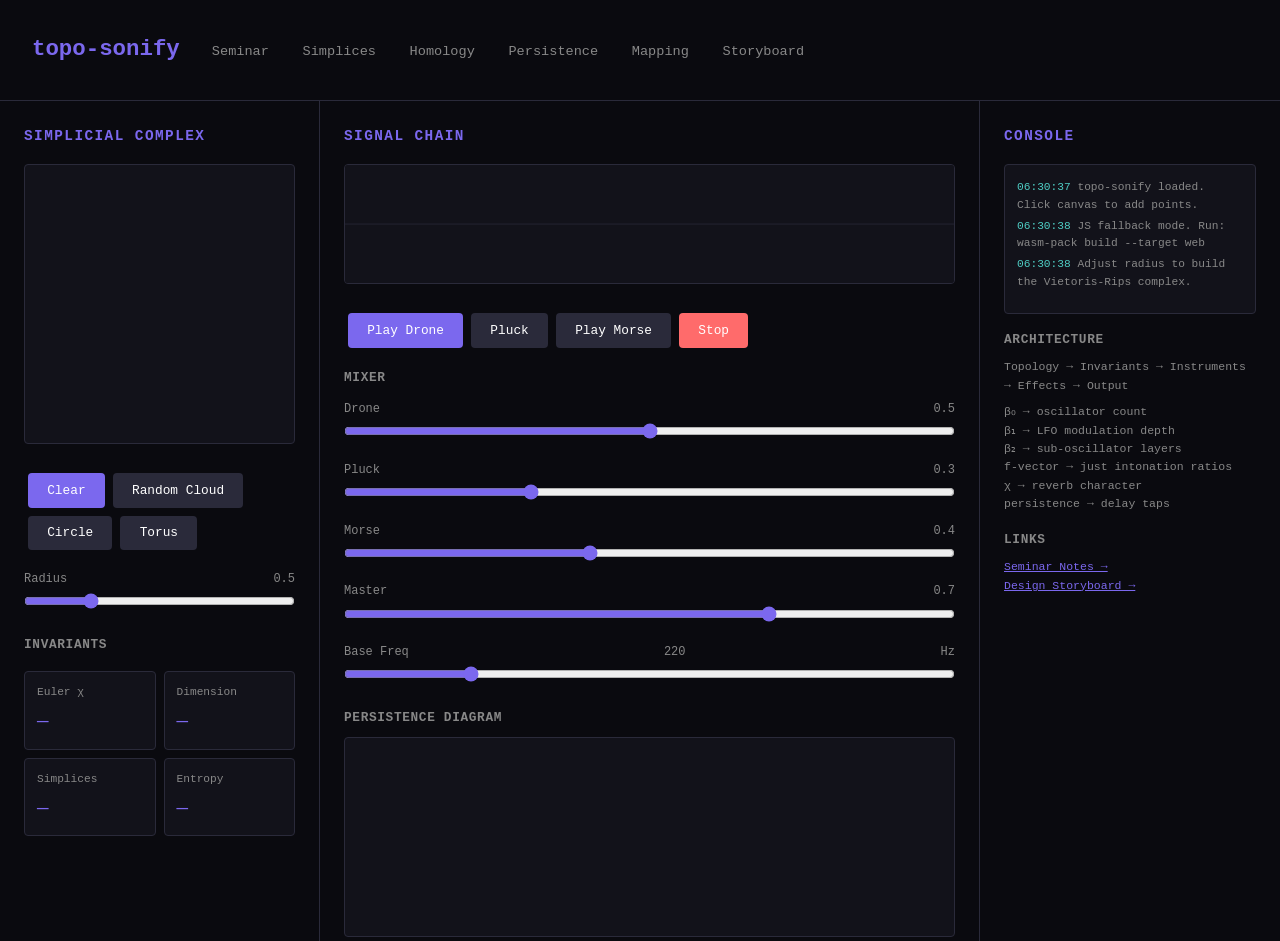
==== web/index.html @ a1765710 "Initial commit: topology-first sonification engine" ====
<!DOCTYPE html>
<html lang="en">
<head>
<meta charset="utf-8">
<meta name="viewport" content="width=device-width, initial-scale=1">
<title>topo-sonify — Topology-First Sonification</title>
<style>
:root {
  --bg: #0a0a0f;
  --surface: #12121a;
  --border: #2a2a3a;
  --text: #e0e0e8;
  --dim: #888;
  --accent: #7b68ee;
  --accent2: #ff6b6b;
  --accent3: #4ecdc4;
  --mono: 'SF Mono', 'Cascadia Code', 'Fira Code', monospace;
}
* { margin: 0; padding: 0; box-sizing: border-box; }
body {
  font-family: var(--mono);
  background: var(--bg);
  color: var(--text);
  line-height: 1.6;
  overflow-x: hidden;
}
header {
  padding: 2rem;
  border-bottom: 1px solid var(--border);
  display: flex;
  align-items: baseline;
  gap: 2rem;
}
header h1 { font-size: 1.4rem; font-weight: 600; color: var(--accent); }
header nav a {
  color: var(--dim);
  text-decoration: none;
  font-size: 0.85rem;
  margin-right: 1.5rem;
}
header nav a:hover { color: var(--accent); }
.container {
  display: grid;
  grid-template-columns: 320px 1fr 300px;
  height: calc(100vh - 60px);
}
.panel {
  border-right: 1px solid var(--border);
  padding: 1.5rem;
  overflow-y: auto;
}
.panel:last-child { border-right: none; }
.panel h2 {
  font-size: 0.9rem;
  color: var(--accent);
  margin-bottom: 1rem;
  text-transform: uppercase;
  letter-spacing: 0.1em;
}
.panel h3 {
  font-size: 0.8rem;
  color: var(--dim);
  margin: 1rem 0 0.5rem;
  text-transform: uppercase;
  letter-spacing: 0.05em;
}
canvas#complex-canvas {
  width: 100%;
  height: 280px;
  background: var(--surface);
  border: 1px solid var(--border);
  border-radius: 4px;
  cursor: crosshair;
}
canvas#waveform-canvas {
  width: 100%;
  height: 120px;
  background: var(--surface);
  border: 1px solid var(--border);
  border-radius: 4px;
}
canvas#persistence-canvas {
  width: 100%;
  height: 200px;
  background: var(--surface);
  border: 1px solid var(--border);
  border-radius: 4px;
}
.stat-grid {
  display: grid;
  grid-template-columns: 1fr 1fr;
  gap: 0.5rem;
  margin: 1rem 0;
}
.stat {
  background: var(--surface);
  border: 1px solid var(--border);
  padding: 0.75rem;
  border-radius: 4px;
}
.stat .label { font-size: 0.7rem; color: var(--dim); }
.stat .value { font-size: 1.2rem; color: var(--accent); margin-top: 0.25rem; }
.slider-group { margin: 0.75rem 0; }
.slider-group label {
  font-size: 0.75rem;
  color: var(--dim);
  display: flex;
  justify-content: space-between;
}
input[type="range"] {
  width: 100%;
  margin: 0.25rem 0;
  accent-color: var(--accent);
}
button {
  background: var(--accent);
  color: white;
  border: none;
  padding: 0.6rem 1.2rem;
  border-radius: 4px;
  font-family: var(--mono);
  font-size: 0.8rem;
  cursor: pointer;
  margin: 0.25rem;
}
button:hover { opacity: 0.85; }
button.secondary { background: var(--border); }
button.danger { background: var(--accent2); }
.button-row { margin: 1rem 0; display: flex; flex-wrap: wrap; }
#log {
  font-size: 0.7rem;
  color: var(--dim);
  background: var(--surface);
  border: 1px solid var(--border);
  border-radius: 4px;
  padding: 0.75rem;
  height: 150px;
  overflow-y: auto;
  margin-top: 1rem;
}
#log .entry { margin: 0.15rem 0; }
#log .entry .time { color: var(--accent3); }
.badge {
  display: inline-block;
  background: var(--border);
  color: var(--accent);
  padding: 0.15rem 0.5rem;
  border-radius: 2px;
  font-size: 0.7rem;
  margin: 0.1rem;
}
</style>
</head>
<body>

<header>
  <h1>topo-sonify</h1>
  <nav>
    <a href="../docs/index.html">Seminar</a>
    <a href="../docs/01-simplicial-complexes.html">Simplices</a>
    <a href="../docs/02-homology.html">Homology</a>
    <a href="../docs/03-persistent-homology.html">Persistence</a>
    <a href="../docs/04-sonification-mapping.html">Mapping</a>
    <a href="../docs/05-storyboard.html">Storyboard</a>
  </nav>
</header>

<div class="container">
  <!-- Left: Point Cloud / Complex Editor -->
  <div class="panel">
    <h2>Simplicial Complex</h2>
    <canvas id="complex-canvas" width="600" height="560"></canvas>
    <div class="button-row">
      <button id="btn-clear">Clear</button>
      <button id="btn-random" class="secondary">Random Cloud</button>
      <button id="btn-circle" class="secondary">Circle</button>
      <button id="btn-torus" class="secondary">Torus</button>
    </div>
    <div class="slider-group">
      <label>Radius <span id="radius-val">0.5</span></label>
      <input type="range" id="radius" min="0.05" max="2.0" step="0.01" value="0.5">
    </div>
    <h3>Invariants</h3>
    <div class="stat-grid">
      <div class="stat"><div class="label">Euler χ</div><div class="value" id="chi">—</div></div>
      <div class="stat"><div class="label">Dimension</div><div class="value" id="dim">—</div></div>
      <div class="stat"><div class="label">Simplices</div><div class="value" id="nsimplices">—</div></div>
      <div class="stat"><div class="label">Entropy</div><div class="value" id="entropy">—</div></div>
    </div>
    <div id="betti-display"></div>
    <div id="fvec-display"></div>
  </div>

  <!-- Center: Waveform / Audio -->
  <div class="panel">
    <h2>Signal Chain</h2>
    <canvas id="waveform-canvas" width="1200" height="240"></canvas>
    <div class="button-row">
      <button id="btn-play">Play Drone</button>
      <button id="btn-pluck" class="secondary">Pluck</button>
      <button id="btn-morse" class="secondary">Play Morse</button>
      <button id="btn-stop" class="danger">Stop</button>
    </div>

    <h3>Mixer</h3>
    <div class="slider-group">
      <label>Drone <span id="drone-val">0.5</span></label>
      <input type="range" id="drone-level" min="0" max="1" step="0.01" value="0.5">
    </div>
    <div class="slider-group">
      <label>Pluck <span id="pluck-val">0.3</span></label>
      <input type="range" id="pluck-level" min="0" max="1" step="0.01" value="0.3">
    </div>
    <div class="slider-group">
      <label>Morse <span id="morse-val">0.4</span></label>
      <input type="range" id="morse-level" min="0" max="1" step="0.01" value="0.4">
    </div>
    <div class="slider-group">
      <label>Master <span id="master-val">0.7</span></label>
      <input type="range" id="master-level" min="0" max="1" step="0.01" value="0.7">
    </div>
    <div class="slider-group">
      <label>Base Freq <span id="freq-val">220</span> Hz</label>
      <input type="range" id="base-freq" min="55" max="880" step="1" value="220">
    </div>

    <h3>Persistence Diagram</h3>
    <canvas id="persistence-canvas" width="1200" height="400"></canvas>
  </div>

  <!-- Right: Log / Info -->
  <div class="panel">
    <h2>Console</h2>
    <div id="log"></div>

    <h3>Architecture</h3>
    <p style="font-size:0.72rem; color:var(--dim); margin-top:0.5rem;">
      Topology → Invariants → Instruments → Effects → Output
    </p>
    <p style="font-size:0.72rem; color:var(--dim); margin-top:0.5rem;">
      β₀ → oscillator count<br>
      β₁ → LFO modulation depth<br>
      β₂ → sub-oscillator layers<br>
      f-vector → just intonation ratios<br>
      χ → reverb character<br>
      persistence → delay taps<br>
    </p>

    <h3>Links</h3>
    <p style="font-size:0.72rem; margin-top:0.5rem;">
      <a href="../docs/index.html" style="color:var(--accent);">Seminar Notes →</a><br>
      <a href="../docs/05-storyboard.html" style="color:var(--accent);">Design Storyboard →</a>
    </p>
  </div>
</div>

<script type="module">
// ─── WASM Loading ────────────────────────────────────────────────
// Try to load the WASM module. If it fails (not built yet), fall back to JS.
let wasm = null;
let wasmReady = false;

try {
  const wasmModule = await import('../pkg/topo_sonify.js');
  await wasmModule.default();
  wasm = wasmModule;
  wasmReady = true;
  console.log('WASM loaded — using Rust topology engine');
} catch (e) {
  console.log('WASM not available — using JS fallback. Build with: wasm-pack build --target web');
}

// ─── State ────────────────────────────────────────────────────────
let points = [];
let audioCtx = null;
let scriptNode = null;
let sonifier = null;  // WasmSonifier instance (when WASM available)

const log = (msg) => {
  const el = document.getElementById('log');
  const t = new Date().toLocaleTimeString('en', {hour12:false});
  el.innerHTML += `<div class="entry"><span class="time">${t}</span> ${msg}</div>`;
  el.scrollTop = el.scrollHeight;
};

// ─── Canvas: Point Cloud / Complex ──────────────────────────────
const ccanvas = document.getElementById('complex-canvas');
const cctx = ccanvas.getContext('2d');

const drawComplex = () => {
  const w = ccanvas.width, h = ccanvas.height;
  cctx.fillStyle = '#12121a';
  cctx.fillRect(0, 0, w, h);

  if (points.length === 0) return;

  const radius = parseFloat(document.getElementById('radius').value);

  // Draw edges
  cctx.strokeStyle = '#2a2a5a';
  cctx.lineWidth = 1;
  for (let i = 0; i < points.length; i++) {
    for (let j = i + 1; j < points.length; j++) {
      const dx = points[i][0] - points[j][0];
      const dy = points[i][1] - points[j][1];
      if (Math.sqrt(dx*dx + dy*dy) <= radius) {
        cctx.beginPath();
        cctx.moveTo(points[i][0] * w, points[i][1] * h);
        cctx.lineTo(points[j][0] * w, points[j][1] * h);
        cctx.stroke();
      }
    }
  }

  // Draw triangles (filled)
  cctx.fillStyle = 'rgba(123, 104, 238, 0.08)';
  for (let i = 0; i < points.length; i++) {
    for (let j = i+1; j < points.length; j++) {
      const d1 = dist(points[i], points[j]);
      if (d1 > radius) continue;
      for (let k = j+1; k < points.length; k++) {
        if (dist(points[i], points[k]) <= radius && dist(points[j], points[k]) <= radius) {
          cctx.beginPath();
          cctx.moveTo(points[i][0]*w, points[i][1]*h);
          cctx.lineTo(points[j][0]*w, points[j][1]*h);
          cctx.lineTo(points[k][0]*w, points[k][1]*h);
          cctx.closePath();
          cctx.fill();
        }
      }
    }
  }

  // Draw vertices
  points.forEach((p, i) => {
    cctx.beginPath();
    cctx.arc(p[0] * w, p[1] * h, 4, 0, Math.PI * 2);
    cctx.fillStyle = '#7b68ee';
    cctx.fill();
  });
};

const dist = (a, b) => Math.sqrt((a[0]-b[0])**2 + (a[1]-b[1])**2);

// Click to add points
ccanvas.addEventListener('click', (e) => {
  const rect = ccanvas.getBoundingClientRect();
  const x = (e.clientX - rect.left) / rect.width;
  const y = (e.clientY - rect.top) / rect.height;
  points.push([x, y]);
  drawComplex();
  updateTopology();
  log(`Point added (${x.toFixed(2)}, ${y.toFixed(2)}), ${points.length} total`);
});

// ─── Topology computation ───────────────────────────────────────
// Uses WASM (Rust engine) when available; JS fallback otherwise.
const updateTopology = () => {
  const radius = parseFloat(document.getElementById('radius').value);
  const n = points.length;
  if (n === 0) return;

  if (wasmReady) {
    // ── WASM path: exact computation via Rust ──
    const flat = new Float64Array(points.flat());
    const infoJson = wasm.WasmTopology.complex_info(flat, radius);
    const info = JSON.parse(infoJson);

    document.getElementById('chi').textContent = info.euler;
    document.getElementById('dim').textContent = info.dimension;
    document.getElementById('nsimplices').textContent = info.num_simplices;

    const bettiEl = document.getElementById('betti-display');
    bettiEl.innerHTML = info.betti.map((b, k) =>
      `<span class="badge">β${String.fromCharCode(8320+k)}=${b}</span>`
    ).join('');

    const fvecEl = document.getElementById('fvec-display');
    fvecEl.innerHTML = `<span class="badge">f=(${info.f_vector.join(',')})</span>`;

    // Compute entropy via persistence.
    const pdJson = wasm.WasmTopology.persistence_from_points(flat, radius);
    const pairs = JSON.parse(pdJson);
    const finitePers = pairs.filter(p => p.death !== Infinity).map(p => p.death - p.birth);
    const totalPers = finitePers.reduce((a, b) => a + b, 0);
    let entropy = 0;
    if (totalPers > 0) {
      entropy = finitePers.reduce((h, p) => {
        const prob = p / totalPers;
        return prob > 0 ? h - prob * Math.log(prob) : h;
      }, 0);
    }
    document.getElementById('entropy').textContent = entropy.toFixed(3);

    drawPersistenceFromPairs(pairs, radius);
    log(`WASM: β=${JSON.stringify(info.betti)}, χ=${info.euler}, ${pairs.length} persistence pairs`);

  } else {
    // ── JS fallback path ──
    let f0 = n, f1 = 0, f2 = 0;
    const edges = [];
    for (let i = 0; i < n; i++) {
      for (let j = i+1; j < n; j++) {
        if (dist(points[i], points[j]) <= radius) {
          f1++;
          edges.push([i, j]);
        }
      }
    }
    for (let i = 0; i < n; i++) {
      for (let j = i+1; j < n; j++) {
        if (dist(points[i], points[j]) > radius) continue;
        for (let k = j+1; k < n; k++) {
          if (dist(points[i], points[k]) <= radius && dist(points[j], points[k]) <= radius) f2++;
        }
      }
    }

    const chi = f0 - f1 + f2;
    const parent = Array.from({length: n}, (_, i) => i);
    const find = (x) => { while (parent[x] !== x) { parent[x] = parent[parent[x]]; x = parent[x]; } return x; };
    edges.forEach(([a, b]) => { parent[find(a)] = find(b); });
    const b0 = new Set(Array.from({length: n}, (_, i) => find(i))).size;
    const b1 = Math.max(0, f1 - (f0 - b0) - f2);

    document.getElementById('chi').textContent = chi;
    document.getElementById('dim').textContent = f2 > 0 ? '2' : f1 > 0 ? '1' : '0';
    document.getElementById('nsimplices').textContent = f0 + f1 + f2;

    const bettiEl = document.getElementById('betti-display');
    bettiEl.innerHTML = `<span class="badge">β₀=${b0}</span><span class="badge">β₁=${b1}</span>`;

    const fvecEl = document.getElementById('fvec-display');
    fvecEl.innerHTML = `<span class="badge">f=(${f0},${f1},${f2})</span>`;

    drawPersistenceFallback();
  }
};

// ─── Persistence Diagram Drawing ────────────────────────────────

// Draw persistence diagram from WASM-computed pairs.
const drawPersistenceFromPairs = (pairs, maxRadius) => {
  const canvas = document.getElementById('persistence-canvas');
  const ctx = canvas.getContext('2d');
  const w = canvas.width, h = canvas.height;
  ctx.fillStyle = '#12121a';
  ctx.fillRect(0, 0, w, h);

  const maxVal = maxRadius * 1.2;

  // Diagonal
  ctx.strokeStyle = '#2a2a3a';
  ctx.beginPath();
  ctx.moveTo(0, h);
  ctx.lineTo(w, 0);
  ctx.stroke();

  ctx.font = '10px monospace';
  ctx.fillStyle = '#444';
  ctx.fillText('birth →', 10, h - 10);
  ctx.fillText('↑ death', 10, 15);

  const colors = ['#7b68ee', '#ff6b6b', '#4ecdc4', '#e0af68'];
  pairs.forEach(p => {
    if (p.death === Infinity || p.death < 0) return; // skip essential classes for now
    const x = (p.birth / maxVal) * w;
    const y = h - (p.death / maxVal) * h;
    const r = Math.min(8, 2 + (p.death - p.birth) / maxVal * 20); // size ∝ persistence
    ctx.beginPath();
    ctx.arc(x, y, r, 0, Math.PI * 2);
    ctx.fillStyle = colors[p.dimension] || '#888';
    ctx.globalAlpha = 0.8;
    ctx.fill();
    ctx.globalAlpha = 1.0;
  });

  // Legend
  ctx.font = '9px monospace';
  ['H₀', 'H₁', 'H₂', 'H₃'].forEach((label, i) => {
    ctx.fillStyle = colors[i] || '#888';
    ctx.fillRect(w - 60, 10 + i * 15, 8, 8);
    ctx.fillStyle = '#888';
    ctx.fillText(label, w - 48, 18 + i * 15);
  });
};

// JS fallback persistence drawing (approximate).
const drawPersistenceFallback = () => {
  const canvas = document.getElementById('persistence-canvas');
  const ctx = canvas.getContext('2d');
  const w = canvas.width, h = canvas.height;
  ctx.fillStyle = '#12121a';
  ctx.fillRect(0, 0, w, h);

  ctx.strokeStyle = '#2a2a3a';
  ctx.beginPath();
  ctx.moveTo(0, h);
  ctx.lineTo(w, 0);
  ctx.stroke();

  ctx.font = '10px monospace';
  ctx.fillStyle = '#444';
  ctx.fillText('birth →', 10, h - 10);
  ctx.fillText('↑ death', 10, 15);

  if (points.length < 2) return;

  const maxDist = 2.0;
  const steps = 30;
  const stepSize = maxDist / steps;
  let prevComponents = points.length;
  const pairs = [];

  for (let s = 1; s <= steps; s++) {
    const r = s * stepSize;
    const parent = Array.from({length: points.length}, (_, i) => i);
    const find = (x) => { while (parent[x] !== x) { parent[x] = parent[parent[x]]; x = parent[x]; } return x; };
    for (let i = 0; i < points.length; i++) {
      for (let j = i+1; j < points.length; j++) {
        if (dist(points[i], points[j]) <= r) parent[find(i)] = find(j);
      }
    }
    const comps = new Set(Array.from({length: points.length}, (_, i) => find(i))).size;
    if (comps < prevComponents) {
      for (let k = 0; k < prevComponents - comps; k++) {
        pairs.push({birth: (s-1)*stepSize, death: r, dimension: 0});
      }
    }
    prevComponents = comps;
  }

  drawPersistenceFromPairs(pairs, maxDist);
};

// ─── Audio Engine ───────────────────────────────────────────────
// WASM path: creates a WasmSonifier that runs the full Rust signal chain.
// JS fallback: simple Web Audio oscillators.

const createWasmAudio = () => {
  if (!audioCtx) audioCtx = new AudioContext();
  const radius = parseFloat(document.getElementById('radius').value);
  const baseFreq = parseFloat(document.getElementById('base-freq').value);
  const sr = audioCtx.sampleRate;

  if (points.length === 0) {
    log('Add points first');
    return;
  }

  // Create the Rust sonifier.
  const flat = new Float64Array(points.flat());
  sonifier = new wasm.WasmSonifier(flat, radius, baseFreq, sr);

  // Set levels from sliders.
  sonifier.set_levels(
    parseFloat(document.getElementById('drone-level').value),
    parseFloat(document.getElementById('pluck-level').value),
    parseFloat(document.getElementById('morse-level').value),
    parseFloat(document.getElementById('master-level').value)
  );

  // ScriptProcessor to pull samples from Rust.
  const bufSize = 2048;
  scriptNode = audioCtx.createScriptProcessor(bufSize, 0, 1);
  scriptNode.onaudioprocess = (e) => {
    const output = e.outputBuffer.getChannelData(0);
    const buf = new Float64Array(bufSize);
    sonifier.fill_buffer(buf);
    for (let i = 0; i < bufSize; i++) output[i] = buf[i];
  };
  scriptNode.connect(audioCtx.destination);

  const state = JSON.parse(sonifier.topology_state_json());
  log(`WASM audio: β=${JSON.stringify(state.betti_numbers)}, χ=${state.euler_characteristic}, gap=${state.spectral_gap.toFixed(2)}`);
};

document.getElementById('btn-play').addEventListener('click', () => {
  if (wasmReady) {
    if (scriptNode) { scriptNode.disconnect(); scriptNode = null; }
    createWasmAudio();
    return;
  }

  // ── JS fallback ──
  if (!audioCtx) audioCtx = new AudioContext();
  const radius = parseFloat(document.getElementById('radius').value);
  const baseFreq = parseFloat(document.getElementById('base-freq').value);
  const n = points.length || 3;

  const parent = Array.from({length: n}, (_, i) => i);
  const find = (x) => { while (parent[x] !== x) { parent[x] = parent[parent[x]]; x = parent[x]; } return x; };
  for (let i = 0; i < points.length; i++) {
    for (let j = i+1; j < points.length; j++) {
      if (dist(points[i], points[j]) <= radius) parent[find(i)] = find(j);
    }
  }
  const b0 = points.length > 0 ? new Set(Array.from({length: n}, (_, i) => find(i))).size : 1;

  const oscs = [];
  for (let i = 0; i < Math.min(b0, 8); i++) {
    const osc = audioCtx.createOscillator();
    const gain = audioCtx.createGain();
    osc.frequency.value = baseFreq * (1 + i * 0.01);
    osc.type = 'sawtooth';
    gain.gain.value = parseFloat(document.getElementById('drone-level').value) / b0;
    osc.connect(gain).connect(audioCtx.destination);
    osc.start();
    oscs.push({osc, gain});
  }
  window._activeOscs = oscs;
  log(`JS fallback: ${b0} voices at ${baseFreq} Hz`);
});

document.getElementById('btn-stop').addEventListener('click', () => {
  if (scriptNode) { scriptNode.disconnect(); scriptNode = null; }
  if (sonifier) { sonifier = null; }
  if (window._activeOscs) {
    window._activeOscs.forEach(({osc}) => osc.stop());
    window._activeOscs = null;
  }
  log('Stopped');
});

document.getElementById('btn-pluck').addEventListener('click', () => {
  if (wasmReady && sonifier) {
    sonifier.pluck();
    log('Plucked (WASM)');
    return;
  }
  // JS fallback: Karplus-Strong
  if (!audioCtx) audioCtx = new AudioContext();
  const baseFreq = parseFloat(document.getElementById('base-freq').value);
  const sr = audioCtx.sampleRate;
  const len = Math.round(sr / baseFreq);
  const buffer = audioCtx.createBuffer(1, sr, sr);
  const data = buffer.getChannelData(0);
  for (let i = 0; i < len; i++) data[i] = Math.random() * 2 - 1;
  for (let i = len; i < sr; i++) data[i] = (data[i-len] + data[i-len+1]) * 0.5 * 0.996;
  const src = audioCtx.createBufferSource();
  src.buffer = buffer;
  const gain = audioCtx.createGain();
  gain.gain.value = parseFloat(document.getElementById('pluck-level').value);
  src.connect(gain).connect(audioCtx.destination);
  src.start();
  log(`Plucked at ${baseFreq} Hz (JS fallback)`);
});

document.getElementById('btn-morse').addEventListener('click', () => {
  if (wasmReady) {
    if (scriptNode) { scriptNode.disconnect(); scriptNode = null; }
    createWasmAudio();
    // Boost morse level
    if (sonifier) sonifier.set_levels(0.1, 0.0, 0.8, 0.7);
    log('Morse playback (WASM)');
  } else {
    log('Morse requires WASM — build with: wasm-pack build --target web');
  }
});

// ─── Controls ───────────────────────────────────────────────────
document.getElementById('radius').addEventListener('input', (e) => {
  document.getElementById('radius-val').textContent = e.target.value;
  drawComplex();
  updateTopology();
});

['drone-level', 'pluck-level', 'morse-level', 'master-level', 'base-freq'].forEach(id => {
  document.getElementById(id).addEventListener('input', (e) => {
    const valId = id.replace('-level', '-val').replace('base-', '');
    const el = document.getElementById(valId) || document.getElementById(id.replace('-', '-') + '-val');
    // find the span
    const label = e.target.previousElementSibling;
    if (label) {
      const span = label.querySelector('span');
      if (span) span.textContent = e.target.value;
    }
  });
});

document.getElementById('btn-clear').addEventListener('click', () => {
  points = [];
  drawComplex();
  document.getElementById('chi').textContent = '—';
  document.getElementById('dim').textContent = '—';
  document.getElementById('nsimplices').textContent = '—';
  document.getElementById('betti-display').innerHTML = '';
  document.getElementById('fvec-display').innerHTML = '';
  log('Cleared');
});

document.getElementById('btn-random').addEventListener('click', () => {
  points = Array.from({length: 12}, () => [Math.random() * 0.8 + 0.1, Math.random() * 0.8 + 0.1]);
  drawComplex();
  updateTopology();
  log('Random cloud: 12 points');
});

document.getElementById('btn-circle').addEventListener('click', () => {
  const n = 10;
  points = Array.from({length: n}, (_, i) => {
    const a = (i / n) * Math.PI * 2;
    return [0.5 + 0.3 * Math.cos(a), 0.5 + 0.3 * Math.sin(a)];
  });
  drawComplex();
  updateTopology();
  log('Circle: 10 points on S¹');
});

document.getElementById('btn-torus').addEventListener('click', () => {
  points = [];
  for (let i = 0; i < 8; i++) {
    for (let j = 0; j < 8; j++) {
      const a = (i / 8) * Math.PI * 2;
      const b = (j / 8) * Math.PI * 2;
      const R = 0.3, r = 0.12;
      points.push([0.5 + (R + r * Math.cos(b)) * Math.cos(a) * 0.8,
                    0.5 + (R + r * Math.cos(b)) * Math.sin(a) * 0.8]);
    }
  }
  drawComplex();
  updateTopology();
  log('Torus sample: 64 points on T²');
});

// Waveform visualizer
const wcanvas = document.getElementById('waveform-canvas');
const wctx = wcanvas.getContext('2d');
const drawWaveform = () => {
  const w = wcanvas.width, h = wcanvas.height;
  wctx.fillStyle = '#12121a';
  wctx.fillRect(0, 0, w, h);
  wctx.strokeStyle = '#7b68ee';
  wctx.lineWidth = 1.5;
  wctx.beginPath();
  if (audioCtx && audioCtx.state === 'running') {
    // Simple animated sine for visual feedback
    const t = performance.now() / 1000;
    for (let x = 0; x < w; x++) {
      const v = Math.sin(x * 0.02 + t * 5) * 0.3
              + Math.sin(x * 0.05 + t * 3) * 0.2
              + Math.sin(x * 0.01 + t * 7) * 0.15;
      const y = h / 2 + v * h / 2;
      x === 0 ? wctx.moveTo(x, y) : wctx.lineTo(x, y);
    }
    wctx.stroke();
  } else {
    wctx.strokeStyle = '#2a2a3a';
    wctx.beginPath();
    wctx.moveTo(0, h/2);
    wctx.lineTo(w, h/2);
    wctx.stroke();
  }
  requestAnimationFrame(drawWaveform);
};
drawWaveform();

log('topo-sonify loaded. Click canvas to add points.');
log(wasmReady
  ? 'WASM engine active — Rust topology + audio.'
  : 'JS fallback mode. Run: wasm-pack build --target web');
log('Adjust radius to build the Vietoris-Rips complex.');
</script>
</body>
</html>
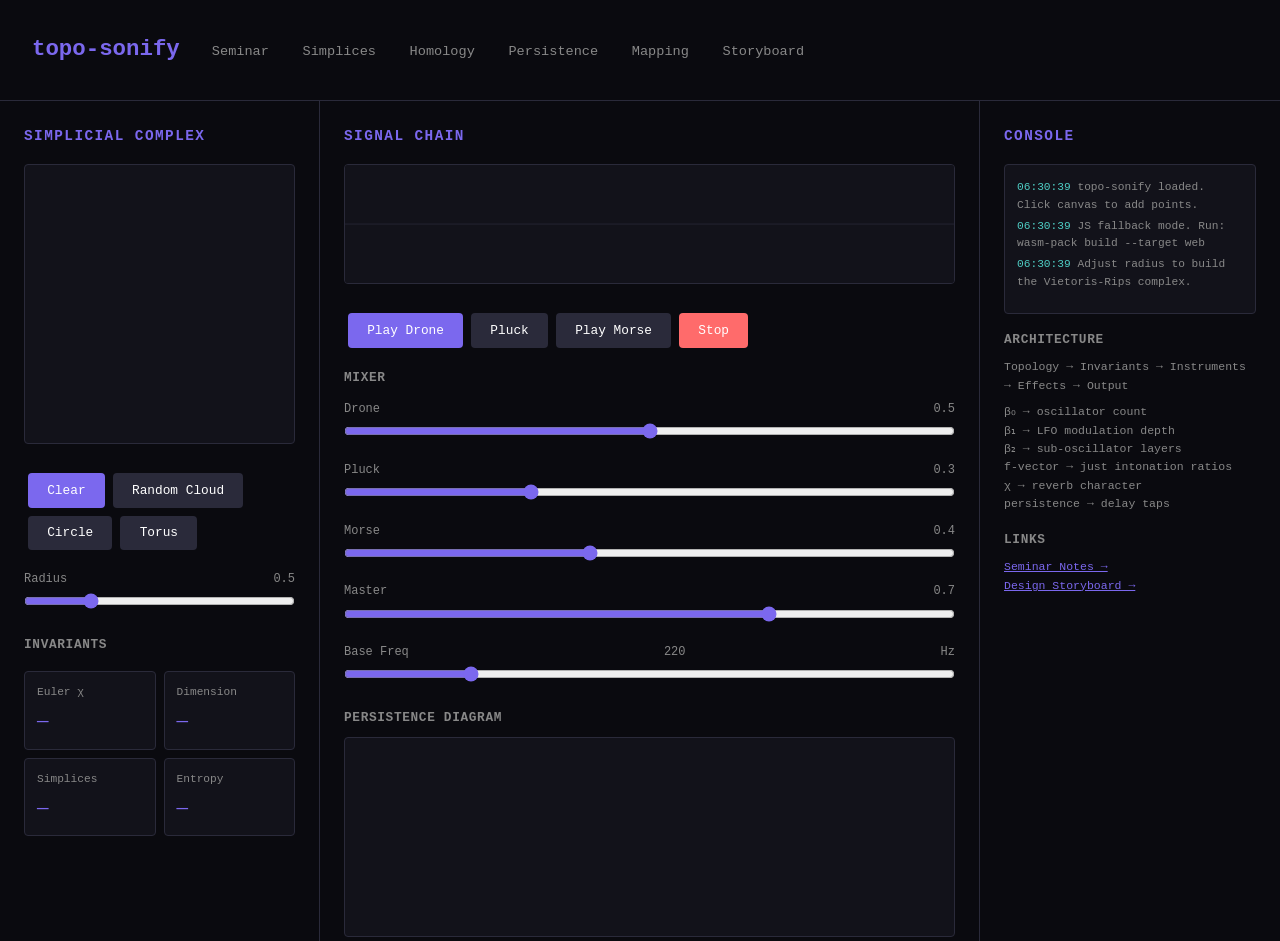
==== commit 9a164cb6: "Rewire WASM ↔ web frontend, add Hodge/spectral display - Web frontend now loads WASM and uses Rust e" ====
--- a/web/index.html
+++ b/web/index.html
@@ -189,6 +189,8 @@
     </div>
     <div id="betti-display"></div>
     <div id="fvec-display"></div>
+    <div id="spectral-display" style="margin-top:0.5rem;"></div>
+    <div id="hodge-display" style="margin-top:0.5rem; font-size:0.7rem; color:var(--dim);"></div>
   </div>
 
   <!-- Center: Waveform / Audio -->
@@ -393,7 +395,22 @@
     document.getElementById('entropy').textContent = entropy.toFixed(3);
 
     drawPersistenceFromPairs(pairs, radius);
-    log(`WASM: β=${JSON.stringify(info.betti)}, χ=${info.euler}, ${pairs.length} persistence pairs`);
+    // Display spectral info.
+    const hodgeJson = wasm.WasmTopology.hodge_eigenvalues(flat, radius);
+    const hodgeEvs = JSON.parse(hodgeJson);
+    const spectralEl = document.getElementById('spectral-display');
+    if (hodgeEvs.length > 0 && hodgeEvs[0].length >= 2) {
+      const gap = hodgeEvs[0][1] - hodgeEvs[0][0];
+      spectralEl.innerHTML = `<span class="badge">λ₁=${gap.toFixed(2)}</span>`;
+    } else {
+      spectralEl.innerHTML = '';
+    }
+    const hodgeEl = document.getElementById('hodge-display');
+    hodgeEl.innerHTML = hodgeEvs.map((evs, k) =>
+      `L${String.fromCharCode(8320+k)}: [${evs.slice(0,5).map(e => e.toFixed(1)).join(', ')}${evs.length > 5 ? '…' : ''}]`
+    ).join('<br>');
+
+    log(`WASM: β=${JSON.stringify(info.betti)}, χ=${info.euler}, ${pairs.length} pers. pairs, λ₁=${hodgeEvs[0]?.[1]?.toFixed(2) ?? '—'}`);
 
   } else {
     // ── JS fallback path ──
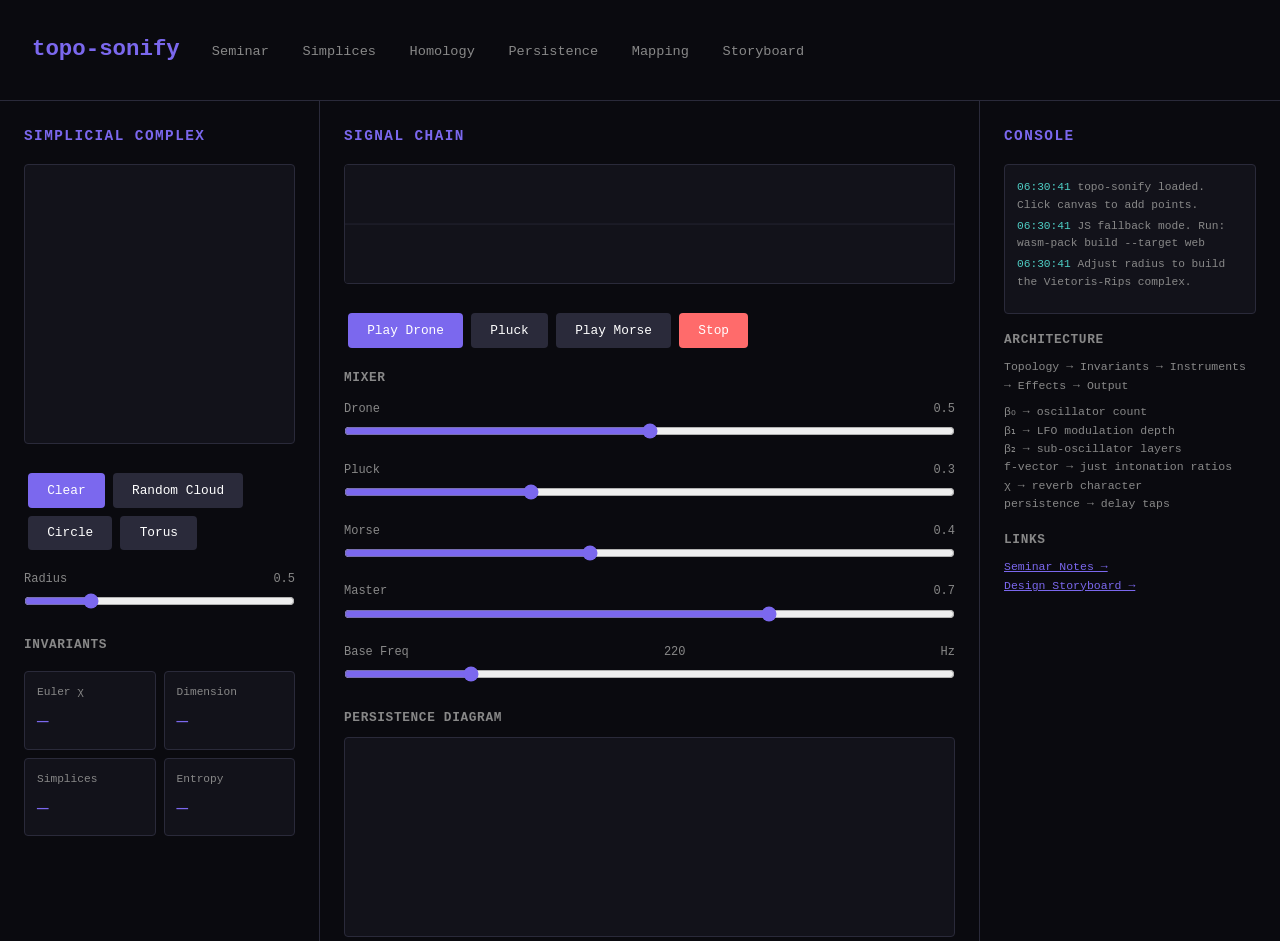
==== commit 6fbeac9b: "Fix asset paths for GitHub Pages deployment WASM and docs paths work both locally (web/ subdir) and " ====
--- a/web/index.html
+++ b/web/index.html
@@ -156,12 +156,12 @@
 <header>
   <h1>topo-sonify</h1>
   <nav>
-    <a href="../docs/index.html">Seminar</a>
-    <a href="../docs/01-simplicial-complexes.html">Simplices</a>
-    <a href="../docs/02-homology.html">Homology</a>
-    <a href="../docs/03-persistent-homology.html">Persistence</a>
-    <a href="../docs/04-sonification-mapping.html">Mapping</a>
-    <a href="../docs/05-storyboard.html">Storyboard</a>
+    <a href="./docs/index.html">Seminar</a>
+    <a href="./docs/01-simplicial-complexes.html">Simplices</a>
+    <a href="./docs/02-homology.html">Homology</a>
+    <a href="./docs/03-persistent-homology.html">Persistence</a>
+    <a href="./docs/04-sonification-mapping.html">Mapping</a>
+    <a href="./docs/05-storyboard.html">Storyboard</a>
   </nav>
 </header>
 
@@ -250,8 +250,8 @@
 
     <h3>Links</h3>
     <p style="font-size:0.72rem; margin-top:0.5rem;">
-      <a href="../docs/index.html" style="color:var(--accent);">Seminar Notes →</a><br>
-      <a href="../docs/05-storyboard.html" style="color:var(--accent);">Design Storyboard →</a>
+      <a href="./docs/index.html" style="color:var(--accent);">Seminar Notes →</a><br>
+      <a href="./docs/05-storyboard.html" style="color:var(--accent);">Design Storyboard →</a>
     </p>
   </div>
 </div>
@@ -263,7 +263,11 @@
 let wasmReady = false;
 
 try {
-  const wasmModule = await import('../pkg/topo_sonify.js');
+  // Try pkg/ relative to current page (works on GitHub Pages where index.html
+  // and pkg/ are siblings), then fall back to ../pkg/ (local dev with web/ subdir).
+  let wasmPath = './pkg/topo_sonify.js';
+  try { await fetch(wasmPath, {method: 'HEAD'}); } catch { wasmPath = '../pkg/topo_sonify.js'; }
+  const wasmModule = await import(wasmPath);
   await wasmModule.default();
   wasm = wasmModule;
   wasmReady = true;
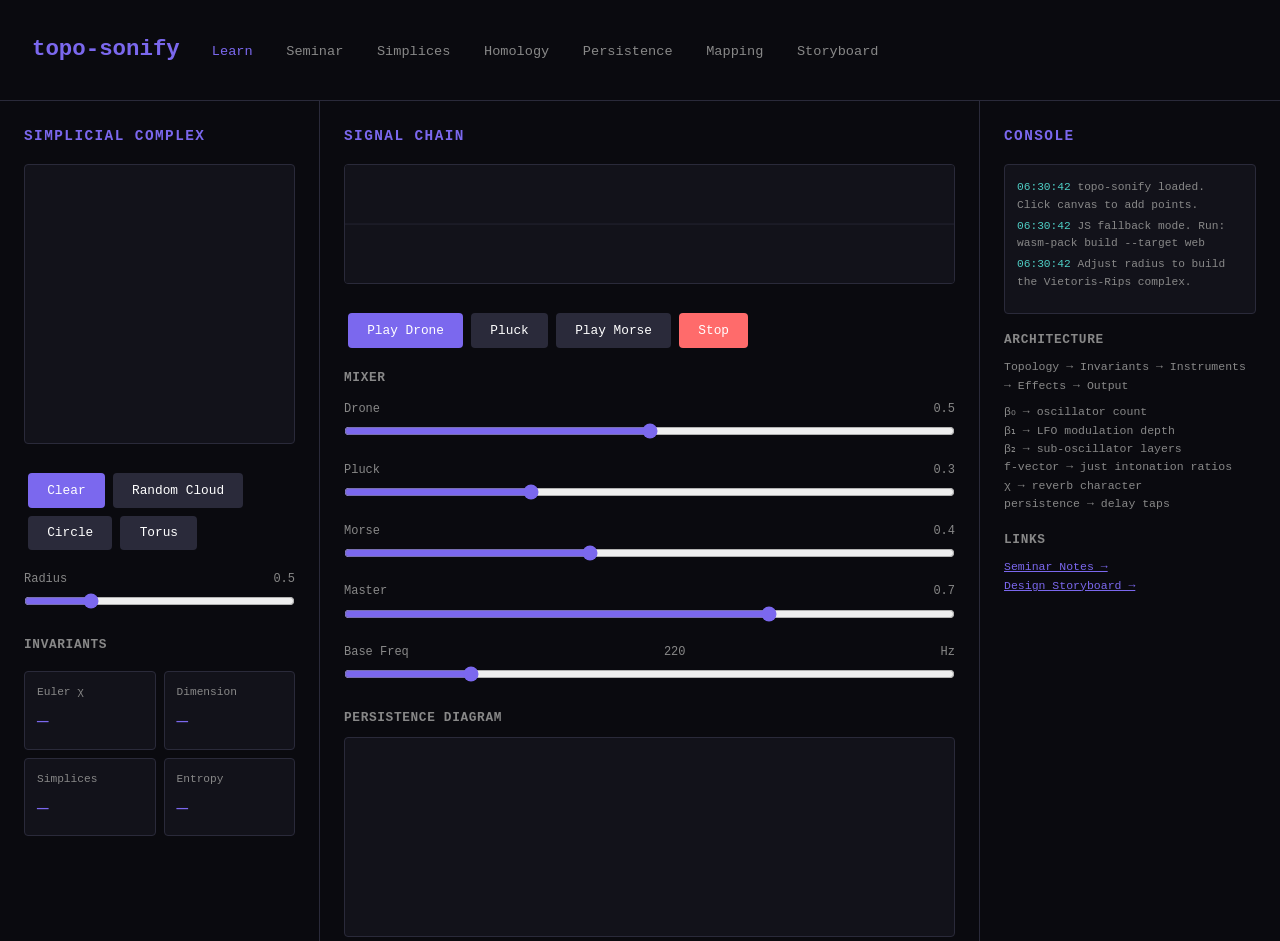
==== commit 26035474: "Add interactive lessons (Ableton Learning Music style) 3 lessons + index, progressive disclosure, ex" ====
--- a/web/index.html
+++ b/web/index.html
@@ -156,6 +156,7 @@
 <header>
   <h1>topo-sonify</h1>
   <nav>
+    <a href="./lessons/" style="color:var(--accent);">Learn</a>
     <a href="./docs/index.html">Seminar</a>
     <a href="./docs/01-simplicial-complexes.html">Simplices</a>
     <a href="./docs/02-homology.html">Homology</a>
